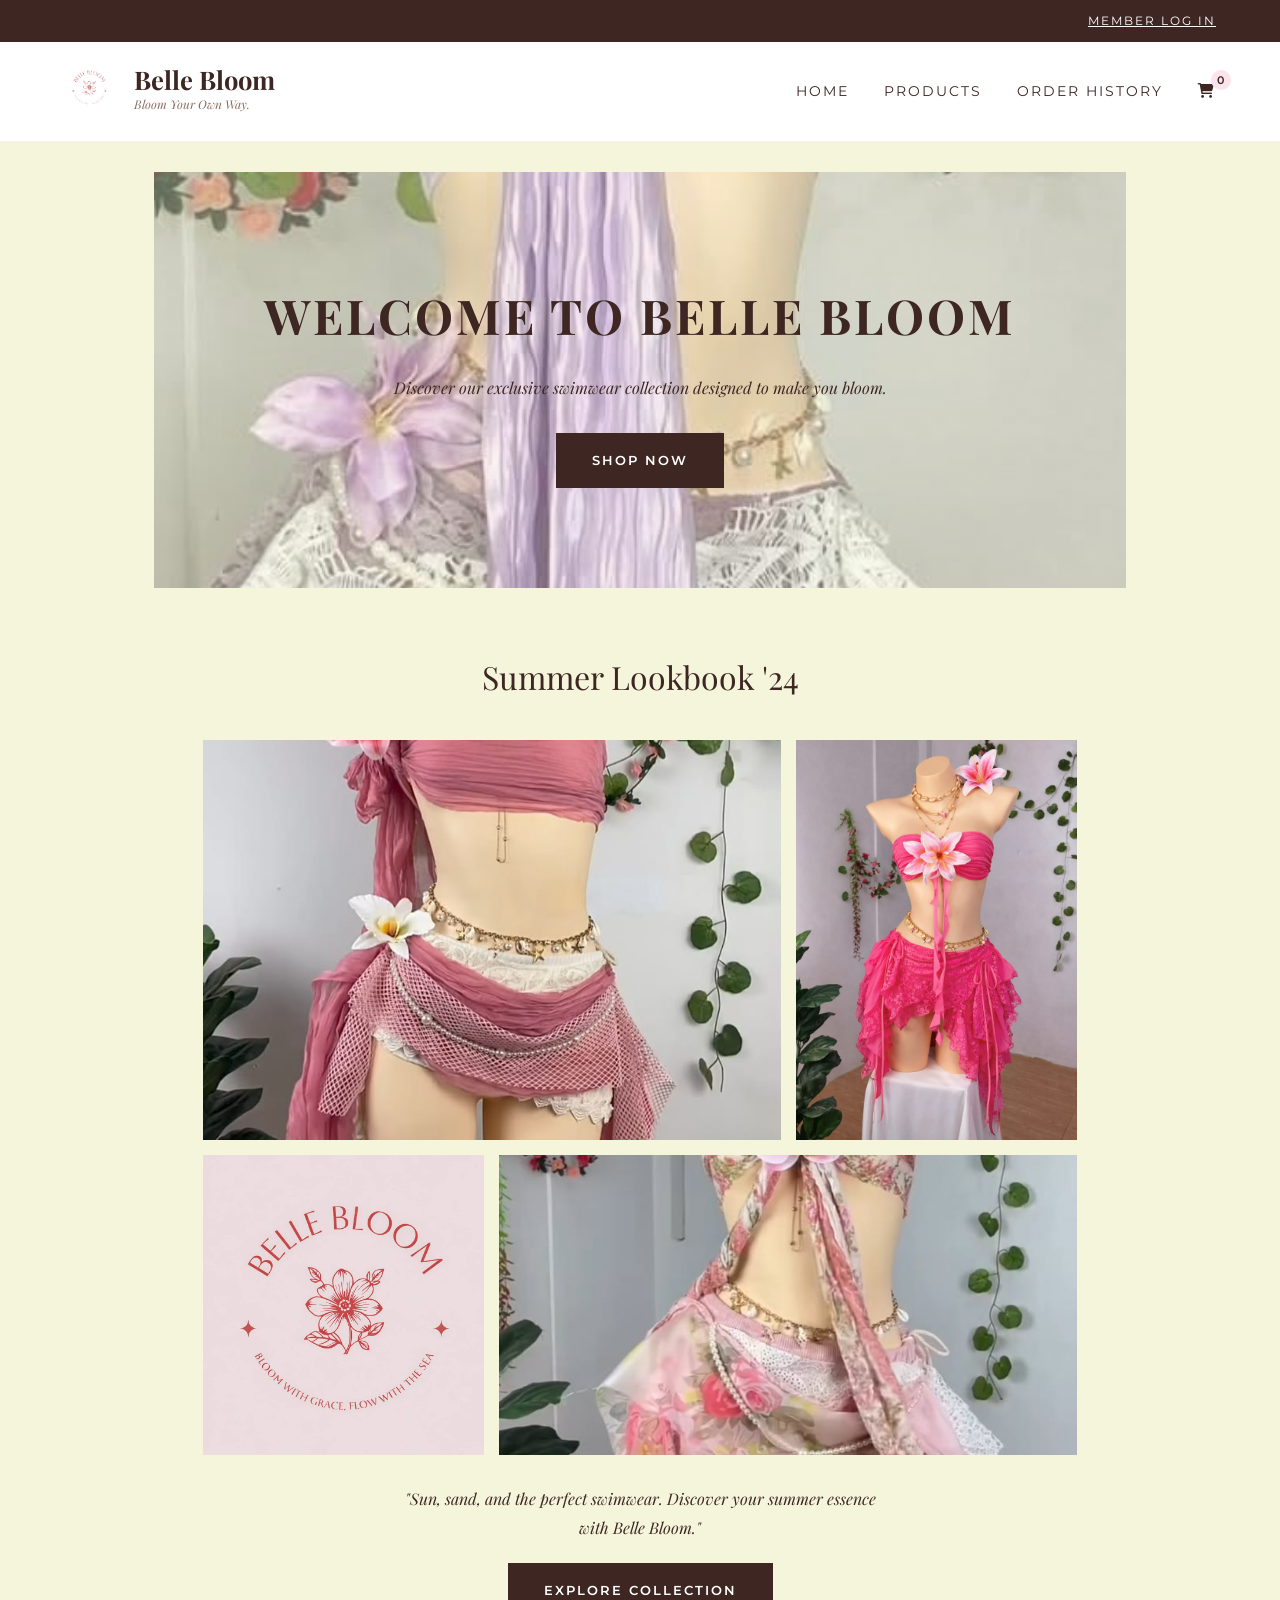
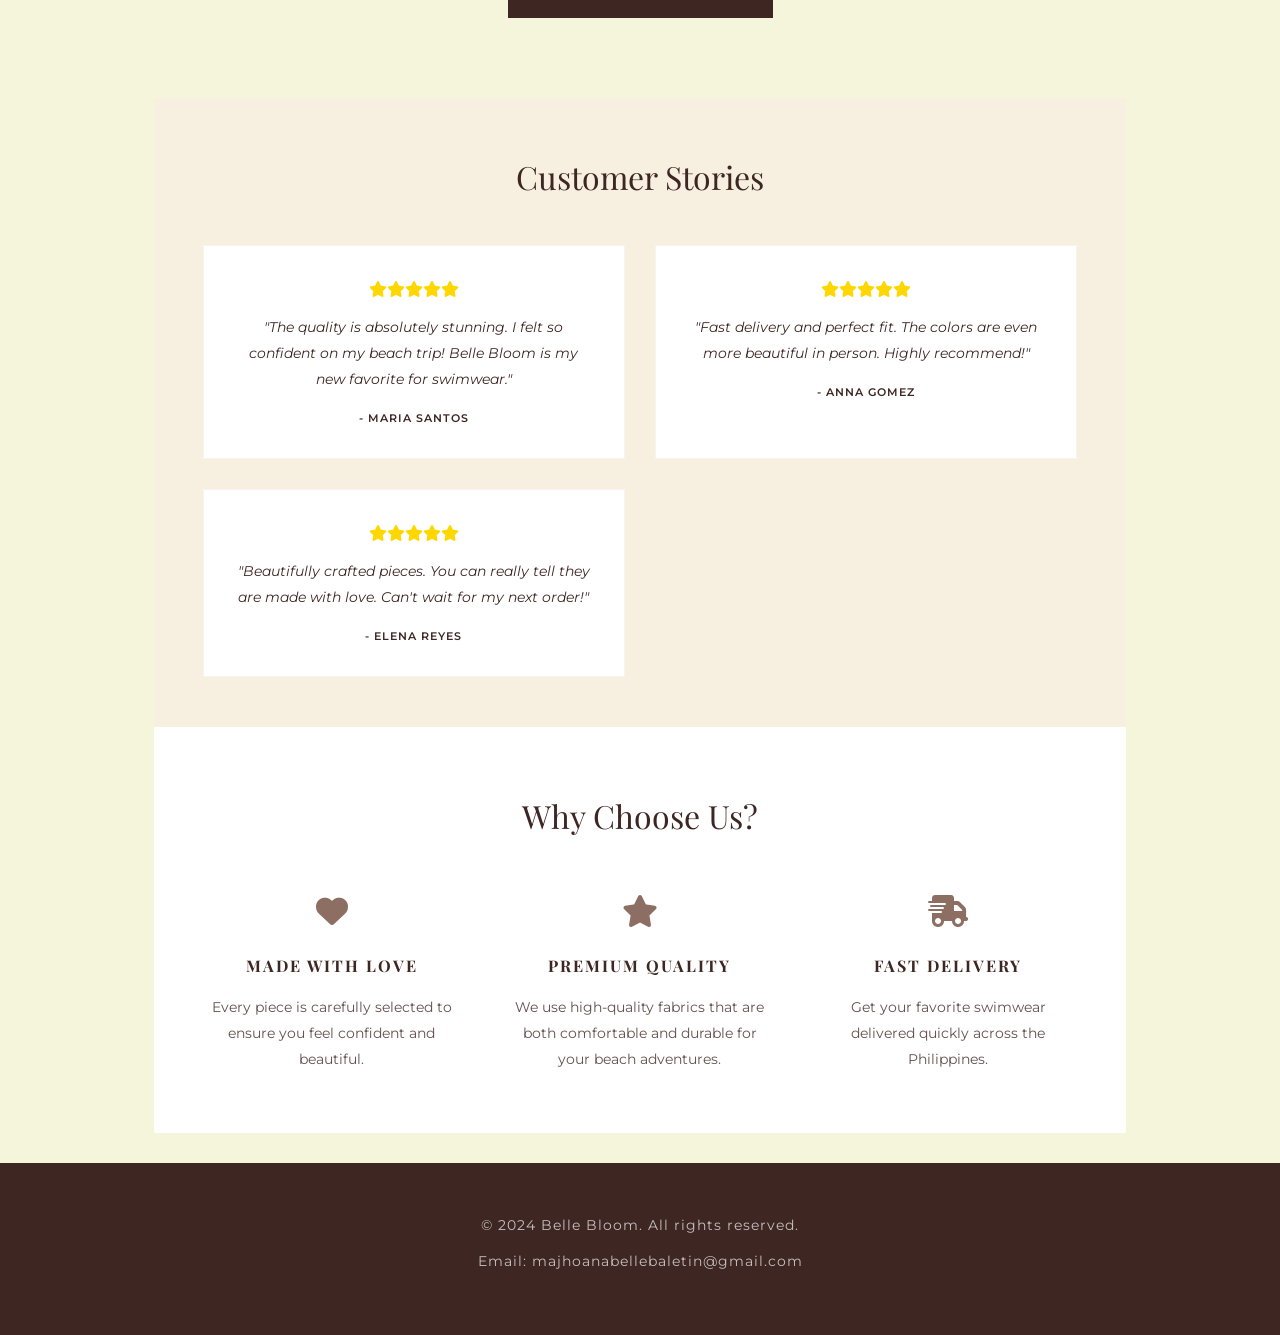
==== index.html @ e5fbadb9 "Add files via upload" ====
<!DOCTYPE html>
<html lang="en">
<head>
    <meta charset="UTF-8">
    <meta name="viewport" content="width=device-width, initial-scale=1.0">
    <title>Belle Bloom - Home</title>
    <link rel="stylesheet" href="style.css">
    <link rel="stylesheet" href="https://cdnjs.cloudflare.com/ajax/libs/font-awesome/6.0.0/css/all.min.css">
</head>
<body>
    <div id="notification-container"></div>

    <header>
        <div class="header-top">
            <div class="auth-buttons">
                <a href="login.html" id="login-btn" class="btn-primary">Member Log in</a>
                <div id="user-menu" class="hidden">
                    <button onclick="logout()">Log out</button>
                </div>
            </div>
        </div>
        <div class="header-main">
            <a href="index.html" class="brand-wrapper">
                <div class="logo-container">
                    <img src="images/logo.png" alt="Belle Bloom Logo" class="logo">
                </div>
                <div class="brand-info">
                    <h1>Belle Bloom</h1>
                    <p class="tagline">Bloom Your Own Way.</p>
                </div>
            </a>
            <nav>
                <ul>
                    <li><a href="index.html">Home</a></li>
                    <li><a href="products.html">Products</a></li>
                    <li><a href="orders.html">Order History</a></li>
                    <li class="cart-nav">
                        <a href="cart.html">
                            <i class="fas fa-shopping-cart"></i>
                            <span id="cart-count">0</span>
                        </a>
                    </li>
                </ul>
            </nav>
        </div>
    </header>

    <main>
        <section class="hero">
            <h2>Welcome to Belle Bloom</h2>
            <p>Discover our exclusive swimwear collection designed to make you bloom.</p>
            <a href="products.html" class="cta-btn">Shop Now</a>
        </section>

        <section class="lookbook-section" style="margin-top: 60px; padding: 0 5%;">
            <h2 class="section-title" style="text-align: center;">Summer Lookbook '24</h2>
            <div style="display: grid; grid-template-columns: repeat(3, 1fr); gap: 15px;">
                <div style="grid-column: span 2; height: 400px; overflow: hidden;">
                    <img src="images/671216493_932603073005065_1891771795829181148_n.jpg" style="width:100%; height:100%; object-fit:cover;" alt="Lookbook 1">
                </div>
                <div style="height: 400px; overflow: hidden;">
                    <img src="images/671543235_987105527214332_99567756923640868_n.jpg" style="width:100%; height:100%; object-fit:cover;" alt="Lookbook 2">
                </div>
                <div style="height: 300px; overflow: hidden;">
                    <img src="images/670475691_1480556513608529_7492707890442767016_n.jpg" style="width:100%; height:100%; object-fit:cover;" alt="Lookbook 3">
                </div>
                <div style="grid-column: span 2; height: 300px; overflow: hidden;">
                    <img src="images/670361529_1266434368987922_1851916843251317474_n.jpg" style="width:100%; height:100%; object-fit:cover;" alt="Lookbook 4">
                </div>
            </div>
            <div style="text-align: center; margin-top: 30px;">
                <p style="font-family: 'Playfair Display', serif; font-style: italic; font-size: 1rem; max-width: 500px; margin: 0 auto 20px;">"Sun, sand, and the perfect swimwear. Discover your summer essence with Belle Bloom."</p>
                <a href="products.html" class="cta-btn">Explore Collection</a>
            </div>
        </section>

        <section class="reviews-section" style="margin-top: 80px; padding: 50px 5%; background: rgba(252, 228, 236, 0.3);">
            <h2 class="section-title" style="text-align: center;">Customer Stories</h2>
            <div style="display: grid; grid-template-columns: repeat(auto-fit, minmax(280px, 1fr)); gap: 30px; margin-top: 40px;">
                <div style="background: var(--white); padding: 30px; text-align: center; border: 1px solid rgba(62, 39, 35, 0.05);">
                    <div style="color: #FFD700; margin-bottom: 10px;">
                        <i class="fas fa-star"></i><i class="fas fa-star"></i><i class="fas fa-star"></i><i class="fas fa-star"></i><i class="fas fa-star"></i>
                    </div>
                    <p style="font-style: italic; margin-bottom: 15px; font-size: 0.9rem;">"The quality is absolutely stunning. I felt so confident on my beach trip! Belle Bloom is my new favorite for swimwear."</p>
                    <p style="font-weight: 600; text-transform: uppercase; font-size: 0.7rem; letter-spacing: 1px;">- Maria Santos</p>
                </div>
                <div style="background: var(--white); padding: 30px; text-align: center; border: 1px solid rgba(62, 39, 35, 0.05);">
                    <div style="color: #FFD700; margin-bottom: 10px;">
                        <i class="fas fa-star"></i><i class="fas fa-star"></i><i class="fas fa-star"></i><i class="fas fa-star"></i><i class="fas fa-star"></i>
                    </div>
                    <p style="font-style: italic; margin-bottom: 15px; font-size: 0.9rem;">"Fast delivery and perfect fit. The colors are even more beautiful in person. Highly recommend!"</p>
                    <p style="font-weight: 600; text-transform: uppercase; font-size: 0.7rem; letter-spacing: 1px;">- Anna Gomez</p>
                </div>
                <div style="background: var(--white); padding: 30px; text-align: center; border: 1px solid rgba(62, 39, 35, 0.05);">
                    <div style="color: #FFD700; margin-bottom: 10px;">
                        <i class="fas fa-star"></i><i class="fas fa-star"></i><i class="fas fa-star"></i><i class="fas fa-star"></i><i class="fas fa-star"></i>
                    </div>
                    <p style="font-style: italic; margin-bottom: 15px; font-size: 0.9rem;">"Beautifully crafted pieces. You can really tell they are made with love. Can't wait for my next order!"</p>
                    <p style="font-weight: 600; text-transform: uppercase; font-size: 0.7rem; letter-spacing: 1px;">- Elena Reyes</p>
                </div>
            </div>
        </section>

        <section class="about-section">
            <h2 class="section-title" style="text-align: center;">Why Choose Us?</h2>
            <div style="display: grid; grid-template-columns: repeat(auto-fit, minmax(250px, 1fr)); gap: 50px; margin-top: 50px;">
                <div style="text-align: center;">
                    <i class="fas fa-heart" style="font-size: 2rem; color: #8D6E63; margin-bottom: 25px;"></i>
                    <h3 style="text-transform: uppercase; letter-spacing: 2px; font-size: 1rem; margin-bottom: 15px;">Made with Love</h3>
                    <p style="font-size: 0.9rem; opacity: 0.8;">Every piece is carefully selected to ensure you feel confident and beautiful.</p>
                </div>
                <div style="text-align: center;">
                    <i class="fas fa-star" style="font-size: 2rem; color: #8D6E63; margin-bottom: 25px;"></i>
                    <h3 style="text-transform: uppercase; letter-spacing: 2px; font-size: 1rem; margin-bottom: 15px;">Premium Quality</h3>
                    <p style="font-size: 0.9rem; opacity: 0.8;">We use high-quality fabrics that are both comfortable and durable for your beach adventures.</p>
                </div>
                <div style="text-align: center;">
                    <i class="fas fa-shipping-fast" style="font-size: 2rem; color: #8D6E63; margin-bottom: 25px;"></i>
                    <h3 style="text-transform: uppercase; letter-spacing: 2px; font-size: 1rem; margin-bottom: 15px;">Fast Delivery</h3>
                    <p style="font-size: 0.9rem; opacity: 0.8;">Get your favorite swimwear delivered quickly across the Philippines.</p>
                </div>
            </div>
        </section>
    </main>

    <footer>
        <p>&copy; 2024 Belle Bloom. All rights reserved.</p>
        <p>Email: majhoanabellebaletin@gmail.com</p>
    </footer>

    <script src="cart.js"></script>
</body>
</html>
---- style.css ----
@import url('https://fonts.googleapis.com/css2?family=Playfair+Display:ital,wght@0,400;0,700;1,400&family=Montserrat:wght@300;400;600&display=swap');

:root {
    --main-bg: #F5F5DC; /* Beige */
    --accent-color: #FCE4EC; /* Light Pink */
    --font-dark: #3E2723; /* Dark Brown */
    --white: #ffffff;
    --shadow: 0 10px 30px rgba(62, 39, 35, 0.05);
    --transition: all 0.4s cubic-bezier(0.165, 0.84, 0.44, 1);
}

* {
    margin: 0;
    padding: 0;
    box-sizing: border-box;
}

body {
    background-color: var(--main-bg);
    color: var(--font-dark);
    line-height: 1.8;
    font-family: 'Montserrat', sans-serif;
    display: flex;
    flex-direction: column;
    min-height: 100vh;
}

h1, h2, h3, .brand-info h1 {
    font-family: 'Playfair Display', serif;
}

/* Notifications */
#notification-container {
    position: fixed;
    top: 30px;
    right: 30px;
    z-index: 1000;
}

.notification {
    background: var(--font-dark);
    color: var(--white);
    padding: 20px 40px;
    border-radius: 0;
    margin-bottom: 15px;
    box-shadow: 0 15px 40px rgba(62, 39, 35, 0.2);
    letter-spacing: 2px;
    text-transform: uppercase;
    font-size: 0.75rem;
    font-weight: 600;
    border-left: 4px solid var(--accent-color);
    animation: slideIn 0.5s cubic-bezier(0.23, 1, 0.32, 1);
}

.notification.warning {
    border-left-color: #f44336;
}

@keyframes slideIn {
    from { transform: translateX(50px); opacity: 0; }
    to { transform: translateX(0); opacity: 1; }
}

/* Header */
header {
    background-color: var(--white);
    position: sticky;
    top: 0;
    z-index: 100;
    border-bottom: 1px solid rgba(62, 39, 35, 0.05);
}

.header-top {
    background-color: var(--font-dark);
    color: var(--accent-color);
    padding: 10px 5%;
    display: flex;
    justify-content: flex-end; /* Removed email, so move auth to right */
    align-items: center;
    font-size: 0.75rem;
    text-transform: uppercase;
    letter-spacing: 2px;
}

.header-main {
    padding: 20px 5%;
    display: flex;
    justify-content: space-between;
    align-items: center;
}

.brand-wrapper {
    display: flex;
    align-items: center;
    gap: 20px;
    text-decoration: none;
    color: var(--font-dark);
}

.logo-container .logo {
    height: 50px;
    width: auto;
    transition: var(--transition);
}

.brand-info {
    text-align: left;
}

.brand-info h1 {
    font-size: 1.6rem;
    line-height: 1;
    margin-bottom: 2px;
}

.tagline {
    font-style: italic;
    font-size: 0.75rem;
    color: #8D6E63;
    font-family: 'Playfair Display', serif;
}

nav ul {
    display: flex;
    list-style: none;
    gap: 35px;
}

nav a {
    text-decoration: none;
    color: var(--font-dark);
    font-weight: 400;
    font-size: 0.9rem;
    text-transform: uppercase;
    letter-spacing: 2px;
    transition: var(--transition);
    position: relative;
}

nav a::after {
    content: '';
    position: absolute;
    bottom: -5px;
    left: 0;
    width: 0;
    height: 1px;
    background: var(--font-dark);
    transition: var(--transition);
}

nav a:hover::after {
    width: 100%;
}

.cart-nav {
    position: relative;
}

#cart-count {
    position: absolute;
    top: -12px;
    right: -15px;
    background: var(--accent-color);
    color: var(--font-dark);
    border-radius: 50%;
    width: 20px;
    height: 20px;
    display: flex;
    align-items: center;
    justify-content: center;
    font-size: 0.7rem;
    font-weight: 600;
}

/* Buttons */
button, .cta-btn, .submit-btn, .checkout-btn, .add-to-cart-btn {
    cursor: pointer;
    border: none;
    padding: 15px 35px;
    text-transform: uppercase;
    letter-spacing: 2px;
    font-size: 0.8rem;
    font-weight: 600;
    transition: var(--transition);
    text-decoration: none;
    display: inline-block;
    border: 1px solid var(--font-dark);
}

.btn-primary, #login-btn, .cta-btn, .submit-btn, .checkout-btn, .add-to-cart-btn {
    background-color: var(--font-dark);
    color: var(--white);
}

button:hover, .cta-btn:hover, .submit-btn:hover, .checkout-btn:hover, .add-to-cart-btn:hover {
    background-color: transparent;
    color: var(--font-dark);
}

.add-to-cart-btn {
    width: 100%;
    margin-top: 10px;
    background: var(--font-dark);
    color: var(--white);
    position: relative;
    overflow: hidden;
}

.add-to-cart-btn:active {
    transform: scale(0.98);
    background-color: var(--accent-color);
    color: var(--font-dark);
}

/* Login Form */
.login-container {
    max-width: 450px;
    margin: 80px auto;
    background: var(--white);
    padding: 50px 40px;
    box-shadow: 0 20px 60px rgba(62, 39, 35, 0.1);
    text-align: center;
}

.login-container .section-title {
    font-size: 2.2rem;
    margin-bottom: 40px;
}

.form-group {
    margin-bottom: 25px;
    text-align: left;
}

.form-group label {
    display: block;
    font-size: 0.75rem;
    text-transform: uppercase;
    letter-spacing: 2px;
    margin-bottom: 10px;
    font-weight: 600;
    color: #8D6E63;
}

.form-group input {
    width: 100%;
    padding: 15px;
    border: 1px solid rgba(62, 39, 35, 0.1);
    background-color: var(--main-bg);
    font-family: 'Montserrat', sans-serif;
    font-size: 0.9rem;
    transition: var(--transition);
}

.form-group input:focus {
    outline: none;
    border-color: var(--font-dark);
    background-color: var(--white);
}

.submit-btn {
    width: 100%;
    margin-top: 10px;
}

.login-note {
    margin-top: 25px;
    font-size: 0.75rem;
    color: #8D6E63;
    font-style: italic;
}

/* Hero */
.hero {
    text-align: center;
    padding: 100px 20px;
    background: linear-gradient(rgba(245, 245, 220, 0.4), rgba(245, 245, 220, 0.4)), url('images/629867701_1623156968712365_400154007585994404_n.jpg');
    background-size: cover;
    background-position: center;
    background-attachment: fixed;
    margin-bottom: 50px;
}

.hero h2 {
    font-size: 3rem;
    margin-bottom: 15px;
    color: var(--font-dark);
    text-transform: uppercase;
    letter-spacing: 3px;
}

.hero p {
    font-size: 1rem;
    max-width: 500px;
    margin: 0 auto 30px;
    font-family: 'Playfair Display', serif;
    font-style: italic;
}

/* Featured Section */
.section-title {
    font-size: 2rem;
    margin-bottom: 35px;
    font-weight: 400;
}

.product-grid {
    display: grid;
    grid-template-columns: repeat(auto-fill, minmax(240px, 1fr));
    gap: 30px;
}

.product-card {
    background: transparent;
    transition: var(--transition);
}

.product-card img {
    width: 100%;
    height: 350px;
    object-fit: cover;
    margin-bottom: 15px;
    filter: grayscale(0.2);
    transition: var(--transition);
}

.product-card:hover img {
    filter: grayscale(0);
    transform: scale(1.02);
}

.hidden {
    display: none !important;
}

main {
    flex: 1;
    width: 100%;
    max-width: 1100px;
    margin: 0 auto;
    padding: 30px 5%;
}

.product-info h3 {
    font-size: 1.4rem;
    margin-bottom: 10px;
    font-weight: 400;
}

.price {
    font-size: 1.1rem;
    margin-bottom: 20px;
    color: #8D6E63;
}

/* About Section */
.about-section {
    padding: 60px 5% !important;
    background: var(--white) !important;
    border-radius: 0 !important;
    box-shadow: none !important;
}

/* Thank You Page */
.thank-you-container {
    max-width: 800px;
    margin: 0 auto;
    text-align: center;
    padding: 60px 20px;
}

.thank-you-card {
    background: var(--white);
    padding: 50px;
    margin-bottom: 40px;
    box-shadow: var(--shadow);
}

.thank-you-card i.fa-check-circle {
    font-size: 4rem;
    color: #4CAF50;
    margin-bottom: 25px;
}

.thank-you-card h2 {
    font-size: 2.5rem;
    margin-bottom: 15px;
}

.order-details-summary {
    margin-top: 40px;
    padding-top: 30px;
    border-top: 1px solid rgba(62, 39, 35, 0.1);
    text-align: left;
}

.order-details-summary h3 {
    font-size: 1.2rem;
    margin-bottom: 20px;
    text-align: center;
    text-transform: uppercase;
    letter-spacing: 2px;
}

.summary-item {
    display: flex;
    justify-content: space-between;
    margin-bottom: 10px;
    font-size: 0.9rem;
}

.next-steps-grid {
    display: grid;
    grid-template-columns: repeat(auto-fit, minmax(200px, 1fr));
    gap: 30px;
    margin-bottom: 60px;
}

.step-card {
    background: var(--white);
    padding: 30px;
    box-shadow: var(--shadow);
    transition: var(--transition);
}

.step-card i {
    font-size: 2rem;
    color: #8D6E63;
    margin-bottom: 20px;
}

.step-card h3 {
    font-size: 1rem;
    text-transform: uppercase;
    letter-spacing: 1px;
    margin-bottom: 10px;
}

.step-card p {
    font-size: 0.85rem;
    opacity: 0.8;
}

.social-connect {
    margin-bottom: 60px;
    padding: 40px;
    background: rgba(252, 228, 236, 0.3);
}

.social-connect h3 {
    margin-bottom: 15px;
}

.social-icons {
    display: flex;
    justify-content: center;
    gap: 25px;
    margin-top: 20px;
}

.social-icons a {
    font-size: 1.5rem;
    color: var(--font-dark);
    transition: var(--transition);
}

.social-icons a:hover {
    color: #8D6E63;
    transform: translateY(-5px);
}

.thank-you-actions {
    display: flex;
    flex-wrap: wrap;
    justify-content: center;
    gap: 20px;
}

/* Footer */
footer {
    background: var(--font-dark);
    color: var(--white);
    padding: 50px 5%;
    text-align: center;
    letter-spacing: 1px;
}

footer p {
    font-size: 0.9rem;
    margin-bottom: 10px;
    opacity: 0.7;
}

/* Cart & Orders */
#cart-items-container, #order-history-list {
    background: var(--white);
    padding: 30px;
    box-shadow: var(--shadow);
}

.cart-item {
    display: flex;
    align-items: center;
    padding: 20px 0;
    border-bottom: 1px solid rgba(62, 39, 35, 0.05);
}

.cart-item:last-child {
    border-bottom: none;
}

.cart-item img {
    width: 100px;
    height: 120px;
    object-fit: cover;
    margin-right: 30px;
}

.cart-item-info {
    flex: 1;
}

.cart-item-info h3 {
    font-size: 1.2rem;
    margin-bottom: 5px;
    font-weight: 400;
}

.cart-controls {
    display: flex;
    align-items: center;
    gap: 15px;
}

.qty-btn {
    background: var(--main-bg);
    padding: 5px 12px;
    border: 1px solid rgba(62, 39, 35, 0.1);
    font-family: 'Montserrat', sans-serif;
}

.remove-btn {
    color: #e53935;
    background: none;
    border: none;
    padding: 0;
    font-size: 1rem;
    margin-left: 10px;
}

.cart-total {
    text-align: right;
    font-size: 1.8rem;
    font-family: 'Playfair Display', serif;
    margin: 30px 0;
    color: var(--font-dark);
}

.order-card {
    background: var(--white);
    padding: 25px;
    margin-bottom: 30px;
    border: 1px solid rgba(62, 39, 35, 0.05);
}

.order-header {
    display: flex;
    justify-content: space-between;
    margin-bottom: 20px;
    padding-bottom: 10px;
    border-bottom: 1px solid rgba(62, 39, 35, 0.05);
    font-size: 0.8rem;
    text-transform: uppercase;
    letter-spacing: 1px;
}

/* Responsive */
@media (max-width: 768px) {
    .header-main {
        flex-direction: column;
        gap: 30px;
    }
    
    .brand-wrapper {
        flex-direction: column;
        text-align: center;
    }
    
    .hero h2 {
        font-size: 2.5rem;
    }
    
    .product-grid {
        grid-template-columns: 1fr;
    }
}
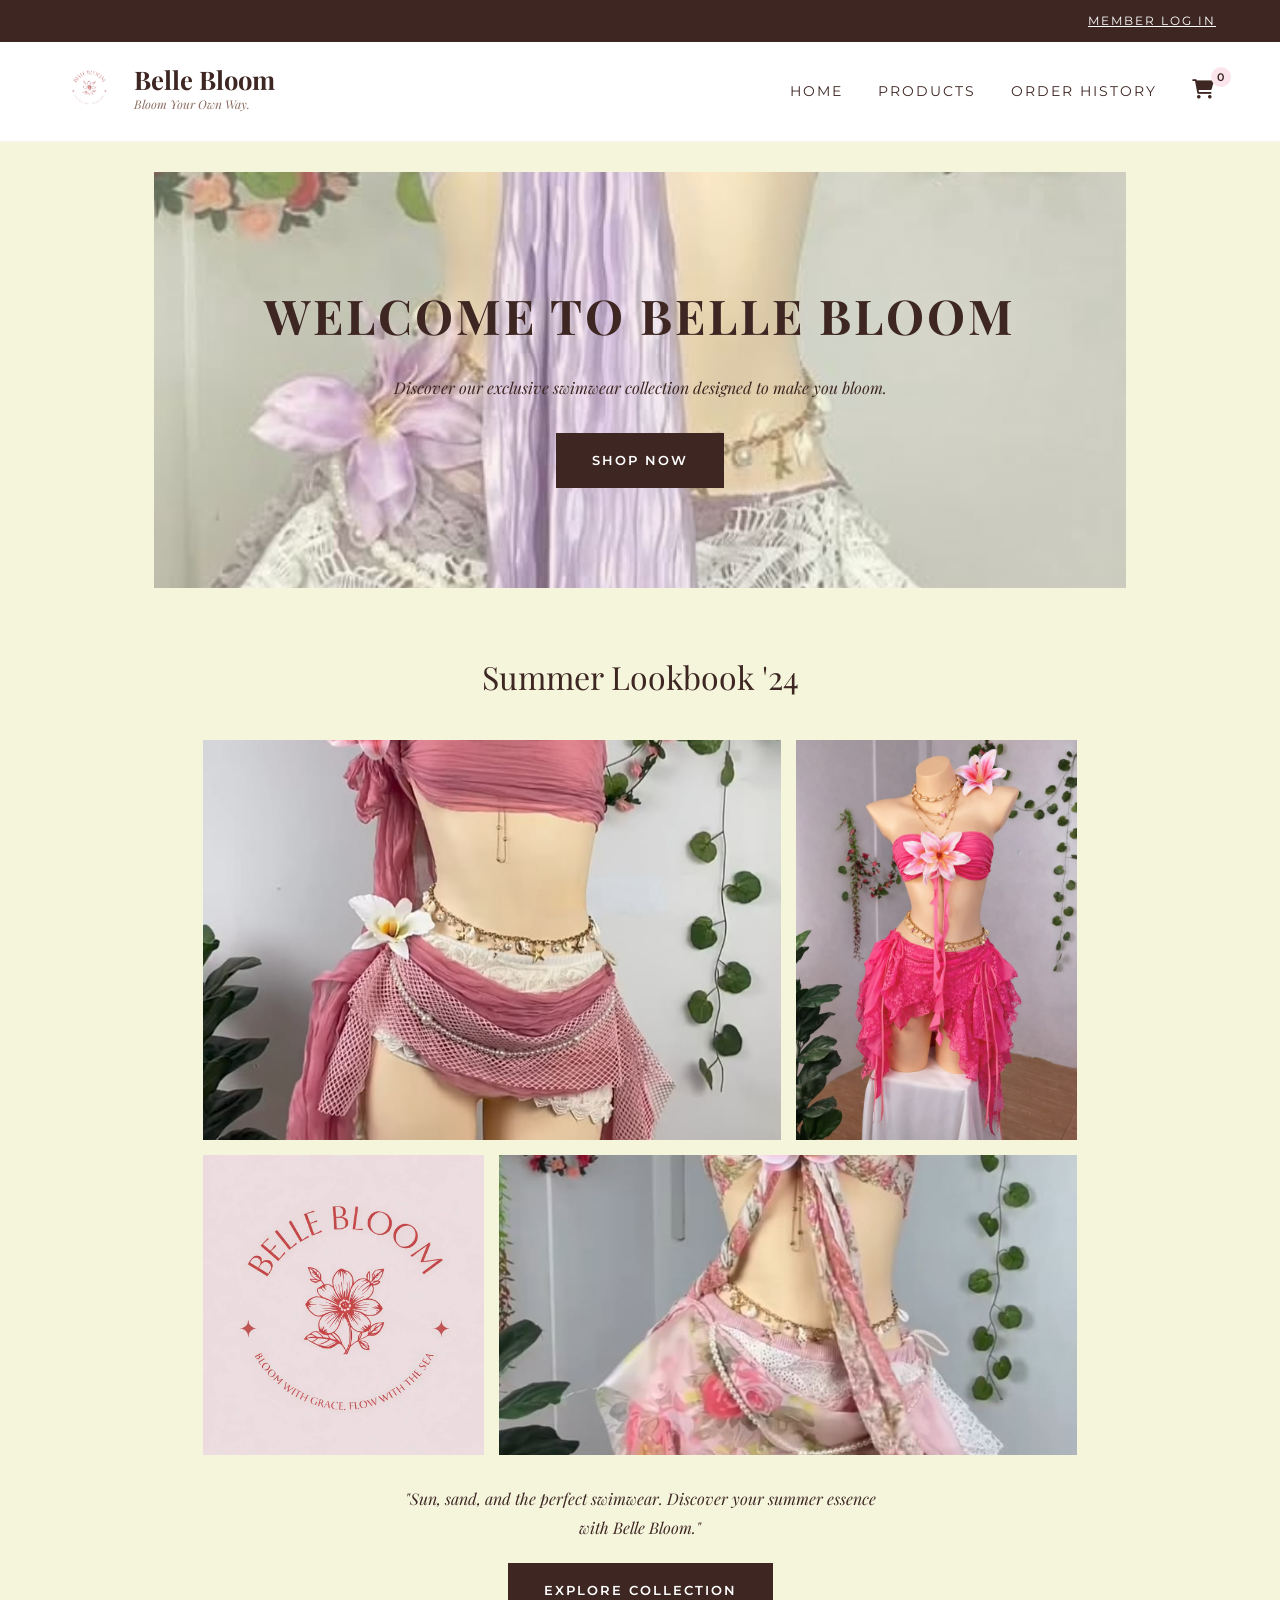
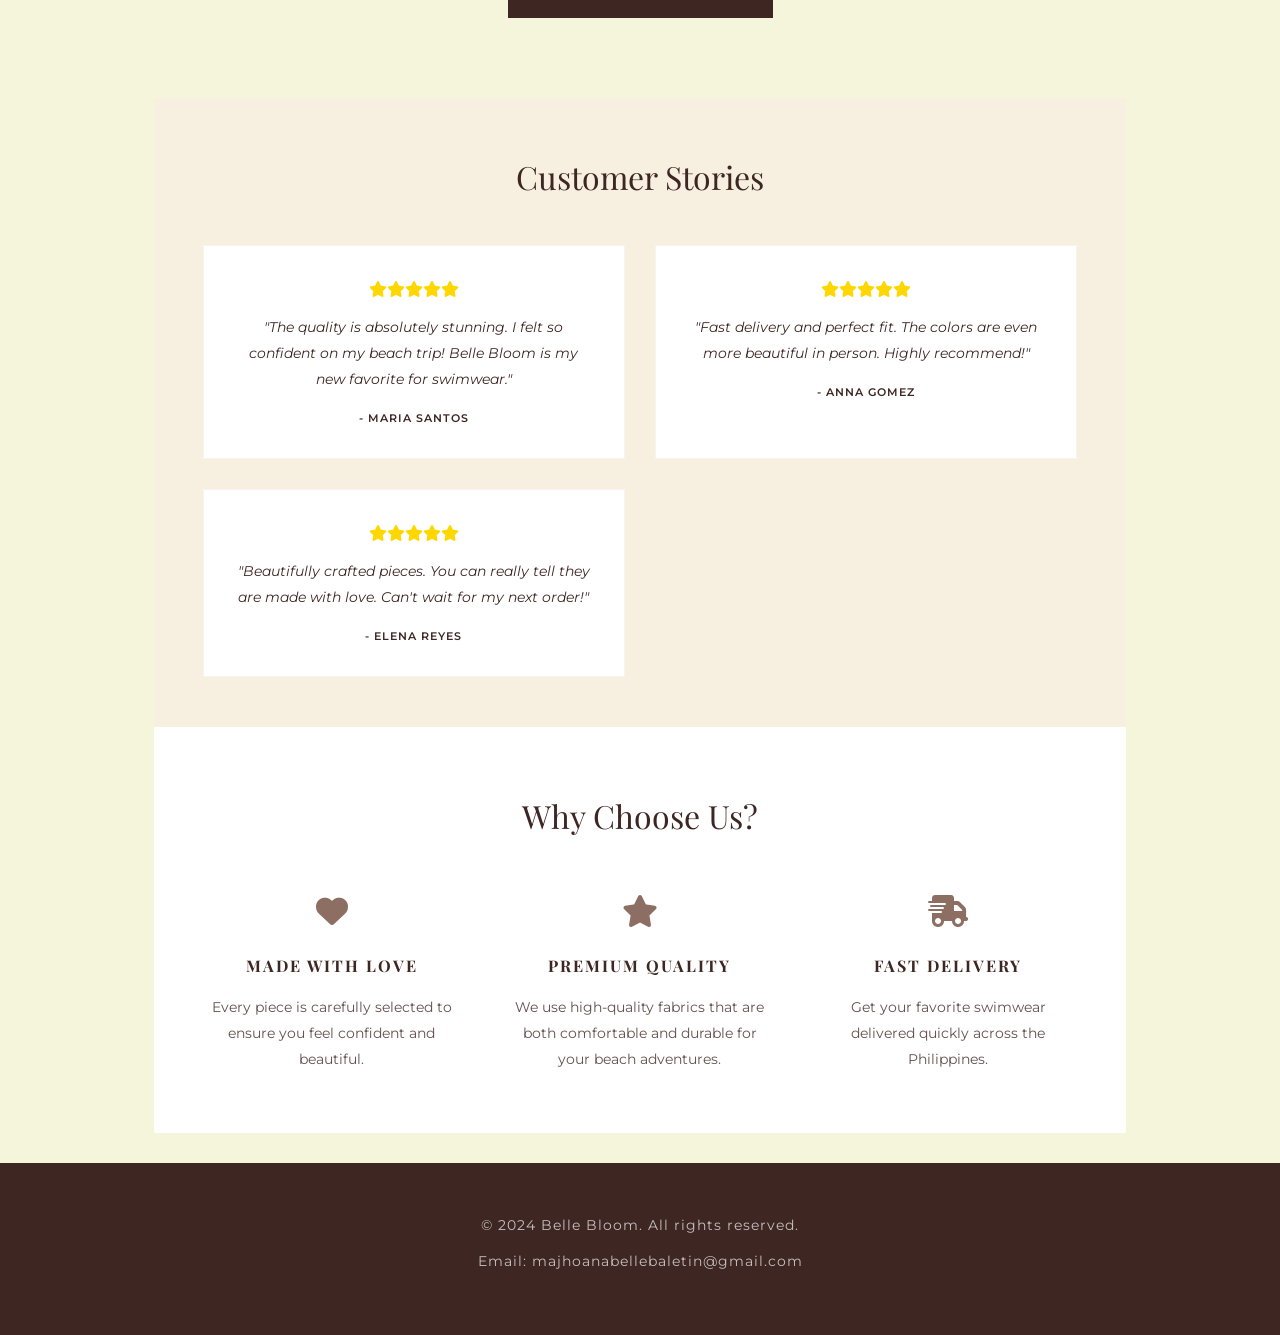
==== commit 23cf26ad: "new update" ====
--- a/index.html
+++ b/index.html
@@ -29,13 +29,26 @@
                     <p class="tagline">Bloom Your Own Way.</p>
                 </div>
             </a>
+            <div class="header-actions">
+                <button class="burger-btn" type="button" aria-label="Toggle menu" aria-expanded="false">
+                    <span></span>
+                    <span></span>
+                    <span></span>
+                </button>
+                <div class="cart-nav cart-mobile-icon">
+                    <a href="cart.html" aria-label="View cart">
+                        <i class="fas fa-shopping-cart"></i>
+                        <span id="cart-count">0</span>
+                    </a>
+                </div>
+            </div>
             <nav>
                 <ul>
                     <li><a href="index.html">Home</a></li>
                     <li><a href="products.html">Products</a></li>
                     <li><a href="orders.html">Order History</a></li>
-                    <li class="cart-nav">
-                        <a href="cart.html">
+                    <li class="cart-nav cart-desktop-icon">
+                        <a href="cart.html" aria-label="View cart">
                             <i class="fas fa-shopping-cart"></i>
                             <span id="cart-count">0</span>
                         </a>
--- a/style.css
+++ b/style.css
@@ -87,6 +87,8 @@
     display: flex;
     justify-content: space-between;
     align-items: center;
+    gap: 20px;
+    flex-wrap: wrap;
 }
 
 .brand-wrapper {
@@ -124,6 +126,21 @@
     display: flex;
     list-style: none;
     gap: 35px;
+}
+
+.header-actions {
+    display: flex;
+    align-items: center;
+    gap: 14px;
+    margin-left: auto;
+}
+
+.cart-mobile-icon {
+    display: none;
+}
+
+.cart-desktop-icon {
+    display: list-item;
 }
 
 nav a {
@@ -154,6 +171,14 @@
 
 .cart-nav {
     position: relative;
+    list-style: none;
+}
+
+.cart-nav a {
+    display: inline-flex;
+    align-items: center;
+    justify-content: center;
+    font-size: 1.2rem;
 }
 
 #cart-count {
@@ -170,6 +195,26 @@
     justify-content: center;
     font-size: 0.7rem;
     font-weight: 600;
+}
+
+.burger-btn {
+    display: none;
+    width: 40px;
+    height: 40px;
+    border: 1px solid var(--font-dark);
+    background: var(--white);
+    padding: 8px 7px;
+    flex-direction: column;
+    justify-content: space-between;
+    align-items: center;
+}
+
+.burger-btn span {
+    display: block;
+    width: 100%;
+    height: 2px;
+    background: var(--font-dark);
+    transition: var(--transition);
 }
 
 /* Buttons */
@@ -306,7 +351,7 @@
 
 .product-grid {
     display: grid;
-    grid-template-columns: repeat(auto-fill, minmax(240px, 1fr));
+    grid-template-columns: repeat(4, minmax(0, 1fr));
     gap: 30px;
 }
 
@@ -319,9 +364,11 @@
     width: 100%;
     height: 350px;
     object-fit: cover;
+    object-position: center;
     margin-bottom: 15px;
     filter: grayscale(0.2);
     transition: var(--transition);
+    cursor: pointer;
 }
 
 .product-card:hover img {
@@ -574,16 +621,144 @@
     letter-spacing: 1px;
 }
 
+.product-preview-modal {
+    position: fixed;
+    inset: 0;
+    z-index: 999;
+}
+
+.preview-backdrop {
+    position: absolute;
+    inset: 0;
+    background: rgba(0, 0, 0, 0.45);
+}
+
+.preview-content {
+    position: relative;
+    max-width: 460px;
+    width: calc(100% - 30px);
+    margin: 70px auto;
+    background: var(--white);
+    padding: 24px;
+    box-shadow: var(--shadow);
+    text-align: center;
+}
+
+.preview-close-btn {
+    position: absolute;
+    top: 10px;
+    right: 12px;
+    border: none;
+    background: transparent;
+    font-size: 1.6rem;
+    line-height: 1;
+    padding: 0;
+}
+
+#preview-image {
+    width: 100%;
+    height: 340px;
+    object-fit: contain;
+    object-position: center;
+    margin-bottom: 14px;
+    background: #f8f4ee;
+}
+
+#preview-name {
+    font-size: 1.4rem;
+    margin-bottom: 8px;
+}
+
+#preview-price {
+    margin-bottom: 16px;
+    color: #8D6E63;
+}
+
+.preview-qty-controls {
+    display: flex;
+    justify-content: center;
+    align-items: center;
+    gap: 14px;
+    margin-bottom: 16px;
+}
+
+.preview-add-btn {
+    width: 100%;
+}
+
+body.modal-open {
+    overflow: hidden;
+}
+
 /* Responsive */
 @media (max-width: 768px) {
     .header-main {
-        flex-direction: column;
-        gap: 30px;
+        position: relative;
+        flex-wrap: nowrap;
+        gap: 10px;
+        align-items: center;
     }
     
     .brand-wrapper {
+        gap: 10px;
+        min-width: 0;
+        flex: 1;
+    }
+
+    .brand-info h1 {
+        font-size: 1.2rem;
+    }
+
+    .tagline {
+        font-size: 0.65rem;
+    }
+
+    .logo-container .logo {
+        height: 42px;
+    }
+
+    .header-actions {
+        margin-left: 0;
+    }
+
+    .cart-mobile-icon {
+        display: block;
+    }
+
+    .cart-desktop-icon {
+        display: none;
+    }
+
+    .burger-btn {
+        display: inline-flex;
+    }
+
+    nav {
+        position: absolute;
+        top: calc(100% + 8px);
+        left: 0;
+        right: 0;
+        display: none;
+        z-index: 120;
+    }
+
+    nav.nav-open {
+        display: block;
+        background: var(--white);
+        border: 1px solid rgba(62, 39, 35, 0.08);
+        box-shadow: var(--shadow);
+        padding: 12px 16px;
+    }
+
+    nav ul {
         flex-direction: column;
-        text-align: center;
+        align-items: flex-start;
+        gap: 10px;
+        padding-top: 0;
+    }
+
+    nav a {
+        display: inline-block;
     }
     
     .hero h2 {
@@ -591,6 +766,18 @@
     }
     
     .product-grid {
+        grid-template-columns: repeat(2, minmax(0, 1fr));
+    }
+}
+
+@media (max-width: 1100px) {
+    .product-grid {
+        grid-template-columns: repeat(3, minmax(0, 1fr));
+    }
+}
+
+@media (max-width: 560px) {
+    .product-grid {
         grid-template-columns: 1fr;
     }
 }
